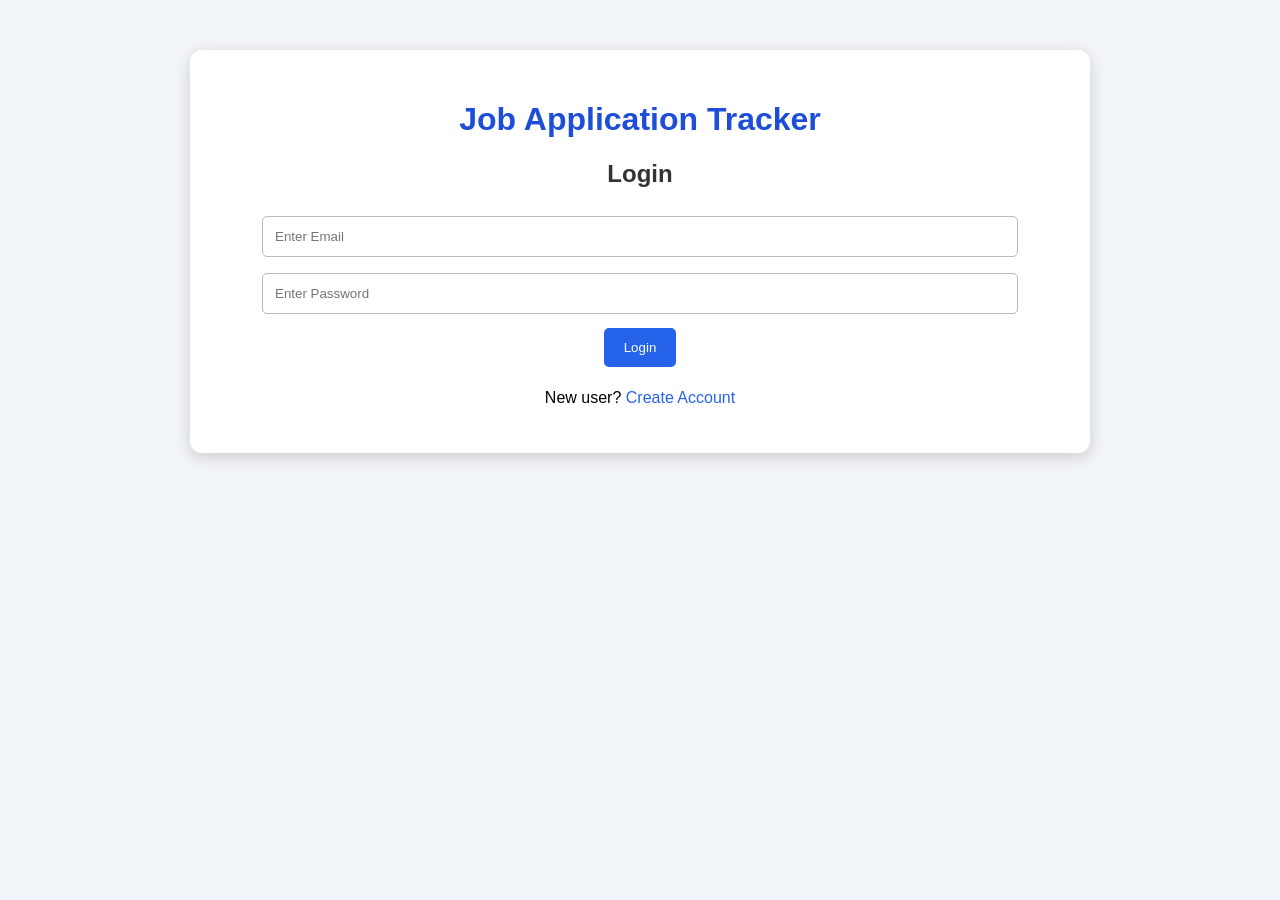
==== index.html @ dec651f5 "Add files via upload" ====
<!DOCTYPE html>
<html>
<head>
    <title>Job Application Tracker</title>
    <link rel="stylesheet" href="style.css">
</head>

<body>

<div class="container">
    <h1>Job Application Tracker</h1>

    <h2>Login</h2>

    <input type="email" id="email" placeholder="Enter Email">
    <input type="password" id="password" placeholder="Enter Password">

    <button onclick="login()">Login</button>

    <p>New user?
        <a href="signup.html">Create Account</a>
    </p>

    <p id="message"></p>
</div>

<script src="script.js"></script>

</body>
</html>
---- style.css ----
* {
    box-sizing: border-box;
}

body {
    margin: 0;
    font-family: Arial, sans-serif;
    background: #f2f5f9;
}

.container {
    width: 90%;
    max-width: 900px;
    margin: 50px auto;
    padding: 30px;
    background: white;
    border-radius: 12px;
    box-shadow: 0 4px 15px #ccc;
    text-align: center;
}

h1 {
    color: #1d4ed8;
}

h2 {
    color: #333;
}

input,
select {
    width: 90%;
    padding: 12px;
    margin: 8px;
    border: 1px solid #bbb;
    border-radius: 5px;
}

button {
    padding: 12px 20px;
    margin: 6px;
    border: none;
    border-radius: 5px;
    background: #2563eb;
    color: white;
    cursor: pointer;
}

button:hover {
    background: #1d4ed8;
}

#form {
    margin: 25px auto;
    padding: 20px;
    background: #f5f7fa;
    border-radius: 10px;
}

/* Flexbox */
.container > button {
    display: inline-flex;
    justify-content: center;
    align-items: center;
}

/* Grid */
#jobs,
#adminData {
    display: grid;
    grid-template-columns: repeat(2, 1fr);
    gap: 15px;
    margin-top: 20px;
}

#jobs p,
#adminData p {
    background: #eef4ff;
    padding: 15px;
    border-radius: 8px;
    margin: 0;
}

a {
    color: #2563eb;
    text-decoration: none;
}

a:hover {
    text-decoration: underline;
}

/* Mobile */
@media (max-width: 600px) {

    .container {
        width: 95%;
        padding: 20px;
    }

    #jobs,
    #adminData {
        grid-template-columns: 1fr;
    }

    button {
        width: 90%;
    }
}
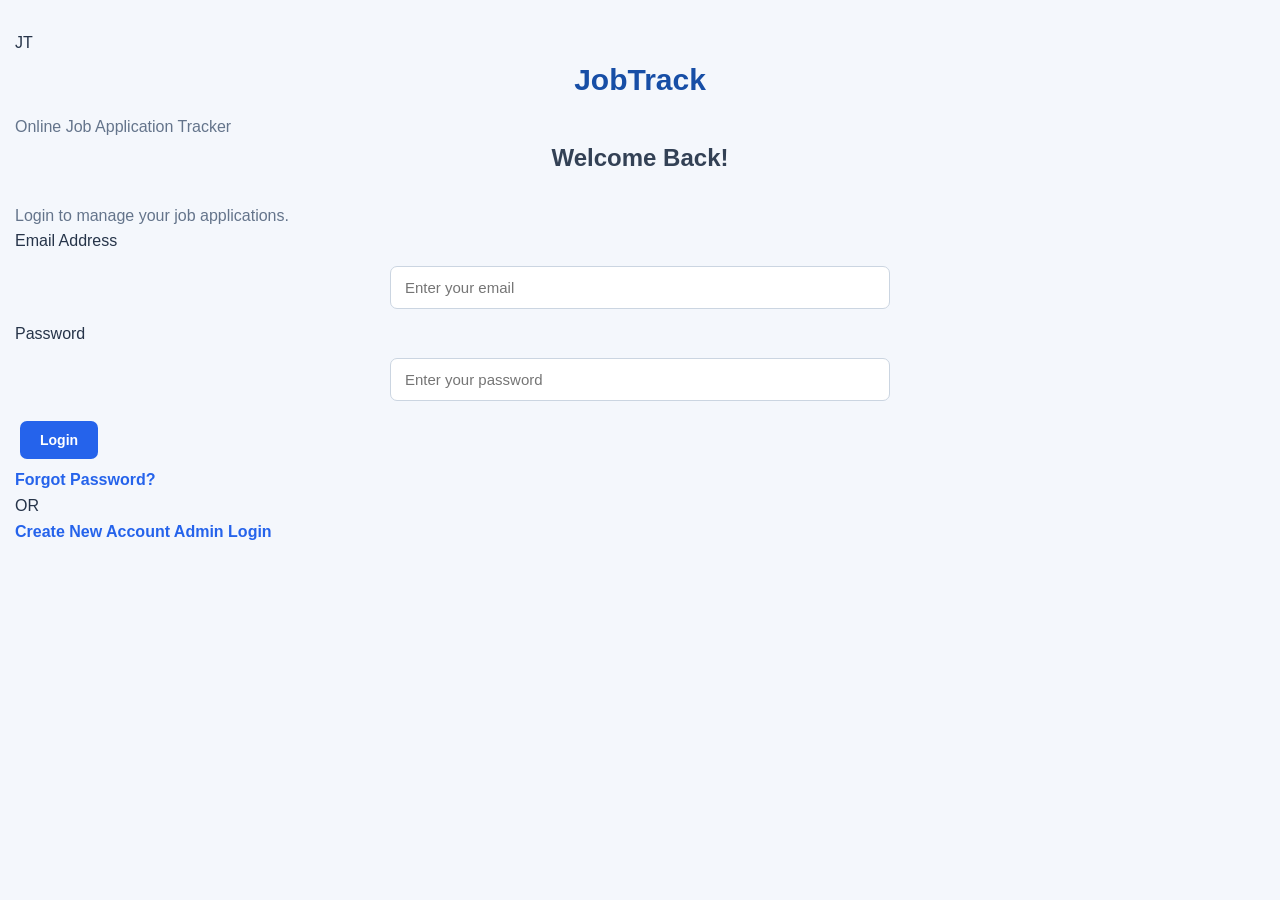
==== commit 60d88446: "Update index.html" ====
--- a/index.html
+++ b/index.html
@@ -1,30 +1,47 @@
+
 <!DOCTYPE html>
-<html>
+<html lang="en">
 <head>
-    <title>Job Application Tracker</title>
+    <meta charset="UTF-8">
+    <meta name="viewport" content="width=device-width, initial-scale=1.0">
+    <title>JobTrack - Login</title>
     <link rel="stylesheet" href="style.css">
 </head>
+<body class="auth-page">
 
-<body>
+    <div class="auth-card">
+        <div class="brand-icon">JT</div>
+        <h1>JobTrack</h1>
+        <p class="subtitle">Online Job Application Tracker</p>
 
-<div class="container">
-    <h1>Job Application Tracker</h1>
+        <h2>Welcome Back!</h2>
+        <p class="muted">Login to manage your job applications.</p>
 
-    <h2>Login</h2>
+        <form onsubmit="login(event)">
+            <label>Email Address</label>
+            <input type="email" id="loginEmail"
+                   placeholder="Enter your email" required>
 
-    <input type="email" id="email" placeholder="Enter Email">
-    <input type="password" id="password" placeholder="Enter Password">
+            <label>Password</label>
+            <input type="password" id="loginPassword"
+                   placeholder="Enter your password" required>
 
-    <button onclick="login()">Login</button>
+            <button type="submit" class="primary-btn full-btn">
+                Login
+            </button>
+        </form>
 
-    <p>New user?
-        <a href="signup.html">Create Account</a>
-    </p>
+        <a class="forgot-link" href="forgot.html">Forgot Password?</a>
 
-    <p id="message"></p>
-</div>
+        <div class="auth-divider">OR</div>
 
-<script src="script.js"></script>
+        <a href="signup.html" class="secondary-btn full-btn">
+            Create New Account
+        </a>
 
+        <a href="admin.html" class="admin-link">Admin Login</a>
+    </div>
+
+    <script src="script.js"></script>
 </body>
-</html>+</html>
--- a/style.css
+++ b/style.css
@@ -1,109 +1,181 @@
+
 * {
+    margin: 0;
+    padding: 0;
     box-sizing: border-box;
 }
 
 body {
-    margin: 0;
     font-family: Arial, sans-serif;
-    background: #f2f5f9;
+    background: #f4f7fc;
+    color: #263449;
+    line-height: 1.6;
+    padding: 30px 15px;
 }
 
 .container {
-    width: 90%;
-    max-width: 900px;
-    margin: 50px auto;
+    width: 100%;
+    max-width: 1000px;
+    margin: 20px auto;
     padding: 30px;
-    background: white;
-    border-radius: 12px;
-    box-shadow: 0 4px 15px #ccc;
+    background: #ffffff;
+    border-radius: 14px;
+    box-shadow: 0 5px 25px rgba(0, 0, 0, 0.08);
+}
+
+h1 {
+    text-align: center;
+    color: #174ea6;
+    font-size: 30px;
+    margin-bottom: 10px;
+}
+
+h2 {
+    text-align: center;
+    color: #334155;
+    margin-bottom: 25px;
+}
+
+h3 {
+    color: #174ea6;
+    margin: 18px 0 12px;
+}
+
+p {
+    color: #64748b;
+}
+
+hr {
+    border: 0;
+    border-top: 1px solid #e2e8f0;
+    margin: 25px 0;
+}
+
+/* Forms and input fields */
+input, select {
+    display: block;
+    width: 100%;
+    max-width: 500px;
+    padding: 12px 14px;
+    margin: 12px auto;
+    border: 1px solid #cbd5e1;
+    border-radius: 7px;
+    background: #ffffff;
+    font-size: 15px;
+    outline: none;
+}
+
+input:focus, select:focus {
+    border-color: #2563eb;
+    box-shadow: 0 0 0 3px rgba(37, 99, 235, 0.12);
+}
+
+/* Buttons */
+button {
+    background: #2563eb;
+    color: white;
+    border: none;
+    border-radius: 7px;
+    padding: 11px 20px;
+    margin: 8px 5px;
+    font-size: 14px;
+    font-weight: bold;
+    cursor: pointer;
+    transition: 0.2s;
+}
+
+button:hover {
+    background: #1746a2;
+    transform: translateY(-1px);
+}
+
+/* Dashboard statistics */
+.stats {
+    display: grid;
+    grid-template-columns: repeat(5, 1fr);
+    gap: 15px;
+    margin: 20px 0;
+}
+
+.stat-card {
+    background: #eff6ff;
+    border: 1px solid #dbeafe;
+    padding: 20px 10px;
+    border-radius: 10px;
     text-align: center;
 }
 
-h1 {
-    color: #1d4ed8;
+.stat-card h3 {
+    color: #2563eb;
+    font-size: 27px;
+    margin: 0 0 5px;
 }
 
-h2 {
-    color: #333;
+.stat-card p {
+    font-size: 13px;
+    font-weight: bold;
 }
 
-input,
-select {
-    width: 90%;
-    padding: 12px;
-    margin: 8px;
-    border: 1px solid #bbb;
-    border-radius: 5px;
+/* Job application cards */
+.job-card {
+    background: #ffffff;
+    border: 1px solid #e2e8f0;
+    border-left: 4px solid #2563eb;
+    padding: 20px;
+    border-radius: 9px;
+    margin: 15px 0;
+    text-align: left;
+    box-shadow: 0 2px 8px rgba(0, 0, 0, 0.04);
 }
 
-button {
-    padding: 12px 20px;
-    margin: 6px;
-    border: none;
-    border-radius: 5px;
-    background: #2563eb;
-    color: white;
-    cursor: pointer;
+.job-card h3 {
+    margin-top: 0;
+    color: #174ea6;
 }
 
-button:hover {
-    background: #1d4ed8;
+.job-card button {
+    width: auto;
 }
 
-#form {
-    margin: 25px auto;
-    padding: 20px;
-    background: #f5f7fa;
-    border-radius: 10px;
+/* Search and filter */
+#search, #filterStatus {
+    display: inline-block;
+    width: 48%;
+    max-width: none;
+    margin: 10px 1% 15px 0;
 }
 
-/* Flexbox */
-.container > button {
-    display: inline-flex;
-    justify-content: center;
-    align-items: center;
-}
-
-/* Grid */
-#jobs,
-#adminData {
-    display: grid;
-    grid-template-columns: repeat(2, 1fr);
-    gap: 15px;
-    margin-top: 20px;
-}
-
-#jobs p,
-#adminData p {
-    background: #eef4ff;
-    padding: 15px;
-    border-radius: 8px;
-    margin: 0;
-}
-
+/* Links */
 a {
     color: #2563eb;
     text-decoration: none;
+    font-weight: bold;
 }
 
 a:hover {
     text-decoration: underline;
 }
 
-/* Mobile */
-@media (max-width: 600px) {
-
+/* Responsive layout */
+@media (max-width: 750px) {
     .container {
-        width: 95%;
-        padding: 20px;
+        padding: 20px 15px;
     }
 
-    #jobs,
-    #adminData {
-        grid-template-columns: 1fr;
+    h1 {
+        font-size: 24px;
+    }
+
+    .stats {
+        grid-template-columns: repeat(2, 1fr);
+    }
+
+    #search, #filterStatus {
+        display: block;
+        width: 100%;
     }
 
     button {
-        width: 90%;
+        max-width: 100%;
     }
-}+}
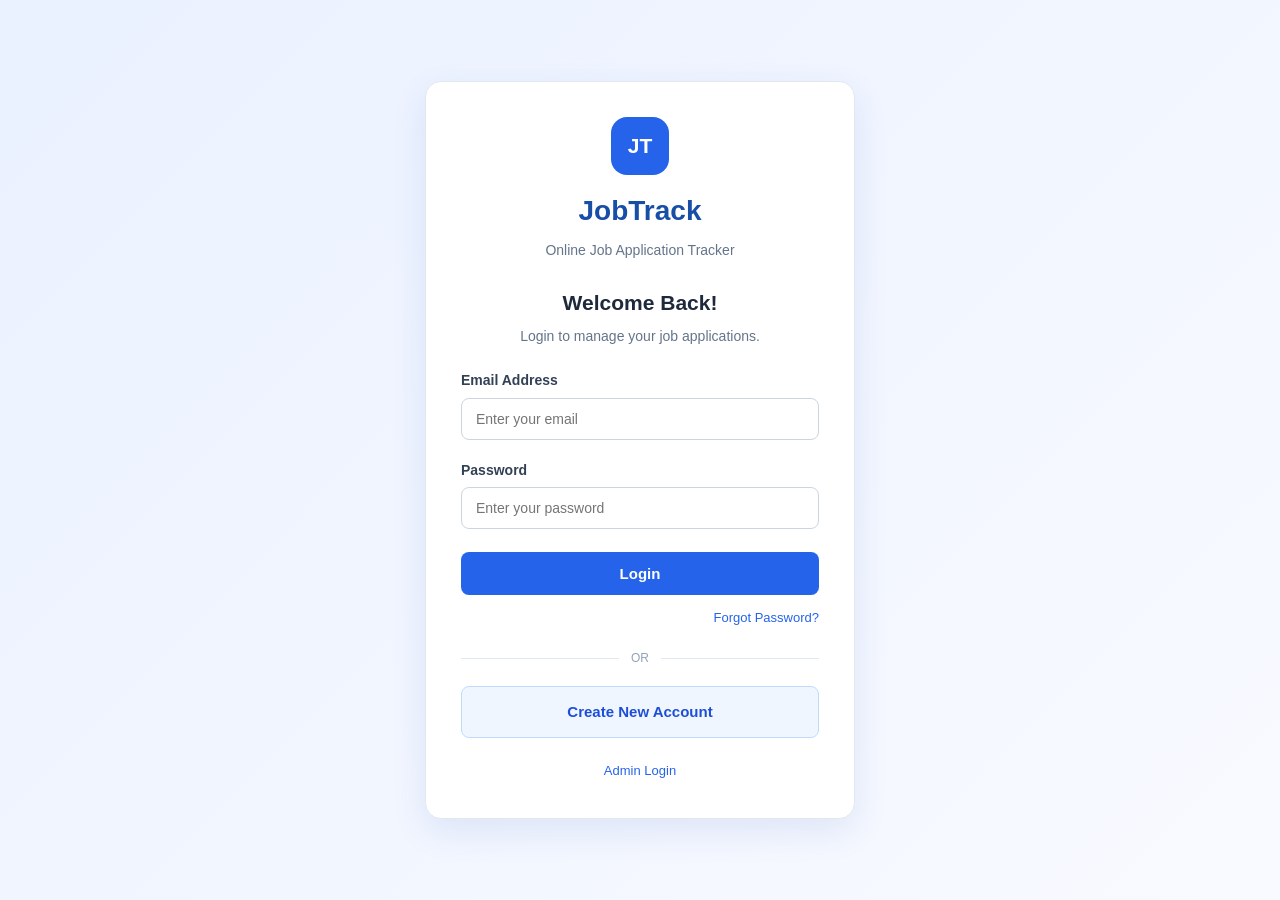
==== commit ad6e6158: "Add files via upload" ====
--- a/index.html
+++ b/index.html
@@ -4,12 +4,12 @@
 <head>
     <meta charset="UTF-8">
     <meta name="viewport" content="width=device-width, initial-scale=1.0">
-    <title>JobTrack - Login</title>
+    <title>JobTrack | Login</title>
     <link rel="stylesheet" href="style.css">
 </head>
 <body class="auth-page">
 
-    <div class="auth-card">
+    <main class="auth-card">
         <div class="brand-icon">JT</div>
         <h1>JobTrack</h1>
         <p class="subtitle">Online Job Application Tracker</p>
@@ -18,11 +18,11 @@
         <p class="muted">Login to manage your job applications.</p>
 
         <form onsubmit="login(event)">
-            <label>Email Address</label>
+            <label for="loginEmail">Email Address</label>
             <input type="email" id="loginEmail"
                    placeholder="Enter your email" required>
 
-            <label>Password</label>
+            <label for="loginPassword">Password</label>
             <input type="password" id="loginPassword"
                    placeholder="Enter your password" required>
 
@@ -31,16 +31,16 @@
             </button>
         </form>
 
-        <a class="forgot-link" href="forgot.html">Forgot Password?</a>
+        <a href="forgot.html" class="forgot-link">Forgot Password?</a>
 
-        <div class="auth-divider">OR</div>
+        <div class="divider"><span>OR</span></div>
 
         <a href="signup.html" class="secondary-btn full-btn">
             Create New Account
         </a>
 
         <a href="admin.html" class="admin-link">Admin Login</a>
-    </div>
+    </main>
 
     <script src="script.js"></script>
 </body>
--- a/style.css
+++ b/style.css
@@ -1,181 +1,509 @@
 
+/* ===== GLOBAL RESET ===== */
 * {
     margin: 0;
     padding: 0;
     box-sizing: border-box;
 }
 
+:root {
+    --primary: #2563eb;
+    --primary-dark: #1d4ed8;
+    --background: #f3f6fc;
+    --white: #ffffff;
+    --text: #1e293b;
+    --muted: #64748b;
+    --border: #e2e8f0;
+    --danger: #dc2626;
+}
+
 body {
-    font-family: Arial, sans-serif;
-    background: #f4f7fc;
-    color: #263449;
+    font-family: Arial, Helvetica, sans-serif;
+    background: var(--background);
+    color: var(--text);
     line-height: 1.6;
-    padding: 30px 15px;
-}
-
-.container {
+    min-height: 100vh;
+}
+
+a {
+    color: var(--primary);
+    text-decoration: none;
+}
+
+a:hover {
+    text-decoration: underline;
+}
+
+button {
+    font-family: inherit;
+    cursor: pointer;
+    transition: 0.2s ease;
+}
+
+/* ===== AUTHENTICATION PAGES ===== */
+.auth-page {
+    display: flex;
+    justify-content: center;
+    align-items: center;
+    padding: 30px 16px;
+    background: linear-gradient(135deg, #eaf1ff, #f8faff);
+}
+
+.auth-card {
     width: 100%;
-    max-width: 1000px;
-    margin: 20px auto;
-    padding: 30px;
-    background: #ffffff;
-    border-radius: 14px;
-    box-shadow: 0 5px 25px rgba(0, 0, 0, 0.08);
-}
-
-h1 {
+    max-width: 430px;
+    padding: 35px;
+    background: var(--white);
+    border: 1px solid var(--border);
+    border-radius: 16px;
+    box-shadow: 0 12px 35px rgba(30, 64, 175, 0.10);
     text-align: center;
+}
+
+.brand-icon {
+    width: 58px;
+    height: 58px;
+    margin: 0 auto 14px;
+    display: flex;
+    justify-content: center;
+    align-items: center;
+    background: var(--primary);
+    color: white;
+    font-size: 21px;
+    font-weight: bold;
+    border-radius: 16px;
+}
+
+.auth-card h1 {
     color: #174ea6;
-    font-size: 30px;
-    margin-bottom: 10px;
-}
-
-h2 {
-    text-align: center;
+    font-size: 28px;
+    margin-bottom: 5px;
+}
+
+.auth-card h2 {
+    font-size: 21px;
+    margin: 25px 0 5px;
+}
+
+.subtitle, .muted {
+    color: var(--muted);
+    font-size: 14px;
+    margin-bottom: 22px;
+}
+
+.auth-card form {
+    text-align: left;
+}
+
+/* ===== FORM ELEMENTS ===== */
+label {
+    display: block;
+    font-size: 14px;
+    font-weight: 600;
     color: #334155;
-    margin-bottom: 25px;
-}
-
-h3 {
-    color: #174ea6;
-    margin: 18px 0 12px;
-}
-
-p {
-    color: #64748b;
-}
-
-hr {
-    border: 0;
-    border-top: 1px solid #e2e8f0;
-    margin: 25px 0;
-}
-
-/* Forms and input fields */
-input, select {
+    margin: 14px 0 6px;
+}
+
+input, select, textarea {
+    width: 100%;
+    min-width: 0;
+    padding: 12px 14px;
+    border: 1px solid #cbd5e1;
+    border-radius: 8px;
+    background: white;
+    color: var(--text);
+    font-size: 14px;
+    outline: none;
+    font-family: inherit;
+}
+
+input:focus, select:focus, textarea:focus {
+    border-color: var(--primary);
+    box-shadow: 0 0 0 3px rgba(37, 99, 235, 0.12);
+}
+
+.auth-card input {
+    margin-bottom: 5px;
+}
+
+/* ===== BUTTONS ===== */
+.primary-btn, .secondary-btn {
     display: block;
     width: 100%;
-    max-width: 500px;
-    padding: 12px 14px;
-    margin: 12px auto;
-    border: 1px solid #cbd5e1;
-    border-radius: 7px;
-    background: #ffffff;
+    padding: 13px 18px;
+    border-radius: 8px;
+    text-align: center;
     font-size: 15px;
-    outline: none;
-}
-
-input:focus, select:focus {
-    border-color: #2563eb;
-    box-shadow: 0 0 0 3px rgba(37, 99, 235, 0.12);
-}
-
-/* Buttons */
-button {
-    background: #2563eb;
+    font-weight: 600;
+    margin-top: 18px;
+}
+
+.primary-btn {
+    background: var(--primary);
     color: white;
     border: none;
+}
+
+.primary-btn:hover {
+    background: var(--primary-dark);
+}
+
+.secondary-btn {
+    background: #eff6ff;
+    border: 1px solid #bfdbfe;
+    color: var(--primary-dark);
+}
+
+.secondary-btn:hover {
+    background: #dbeafe;
+    text-decoration: none;
+}
+
+.full-btn {
+    width: 100%;
+}
+
+.forgot-link {
+    display: block;
+    text-align: right;
+    margin-top: 13px;
+    font-size: 13px;
+}
+
+.divider {
+    display: flex;
+    align-items: center;
+    gap: 12px;
+    margin: 20px 0 5px;
+    color: #94a3b8;
+    font-size: 12px;
+}
+
+.divider::before, .divider::after {
+    content: "";
+    flex: 1;
+    height: 1px;
+    background: var(--border);
+}
+
+.admin-link {
+    display: inline-block;
+    margin-top: 23px;
+    font-size: 13px;
+}
+
+.bottom-text {
+    margin-top: 22px;
+    font-size: 14px;
+}
+
+.admin-login {
+    margin: 40px auto;
+}
+
+/* ===== DASHBOARD HEADER ===== */
+.dashboard-page {
+    background: var(--background);
+}
+
+.topbar {
+    min-height: 72px;
+    padding: 12px 6%;
+    background: white;
+    border-bottom: 1px solid var(--border);
+    display: flex;
+    justify-content: space-between;
+    align-items: center;
+    gap: 15px;
+}
+
+.topbar-brand {
+    color: #174ea6;
+    font-size: 23px;
+    font-weight: bold;
+}
+
+.topbar-brand:hover {
+    text-decoration: none;
+}
+
+.topbar-actions {
+    display: flex;
+    align-items: center;
+    gap: 16px;
+    color: var(--muted);
+    font-size: 14px;
+}
+
+.logout-btn {
+    background: #fee2e2;
+    color: #b91c1c;
+    border: none;
     border-radius: 7px;
-    padding: 11px 20px;
-    margin: 8px 5px;
-    font-size: 14px;
+    padding: 10px 17px;
     font-weight: bold;
-    cursor: pointer;
-    transition: 0.2s;
-}
-
-button:hover {
-    background: #1746a2;
-    transform: translateY(-1px);
-}
-
-/* Dashboard statistics */
+}
+
+.logout-btn:hover {
+    background: #fecaca;
+}
+
+/* ===== DASHBOARD CONTENT ===== */
+.dashboard-container {
+    max-width: 1150px;
+    width: 92%;
+    margin: 35px auto;
+}
+
+.page-heading {
+    margin-bottom: 25px;
+}
+
+.page-heading h1 {
+    color: #174ea6;
+    font-size: 29px;
+}
+
+.page-heading p {
+    color: var(--muted);
+    margin-top: 5px;
+}
+
+.section-title {
+    font-size: 20px;
+    margin-bottom: 15px;
+}
+
+/* ===== STATISTICS ===== */
 .stats {
     display: grid;
-    grid-template-columns: repeat(5, 1fr);
+    grid-template-columns: repeat(5, minmax(0, 1fr));
     gap: 15px;
-    margin: 20px 0;
+    margin-bottom: 25px;
 }
 
 .stat-card {
+    background: white;
+    padding: 20px 15px;
+    border: 1px solid var(--border);
+    border-radius: 11px;
+    box-shadow: 0 3px 12px rgba(15, 23, 42, 0.03);
+}
+
+.stat-card span {
+    color: var(--muted);
+    font-size: 13px;
+    font-weight: 600;
+}
+
+.stat-card h2 {
+    color: var(--primary);
+    font-size: 30px;
+    margin-top: 7px;
+}
+
+/* ===== PANELS AND FORMS ===== */
+.panel {
+    background: white;
+    padding: 25px;
+    border: 1px solid var(--border);
+    border-radius: 12px;
+    margin: 22px 0;
+    box-shadow: 0 3px 12px rgba(15, 23, 42, 0.03);
+}
+
+.panel h2 {
+    color: #174ea6;
+    font-size: 20px;
+    margin-bottom: 8px;
+}
+
+.panel-heading p {
+    color: var(--muted);
+    font-size: 14px;
+    margin-bottom: 15px;
+}
+
+.form-grid {
+    display: grid;
+    grid-template-columns: repeat(2, minmax(0, 1fr));
+    gap: 16px;
+    margin-bottom: 15px;
+}
+
+.form-grid input, .form-grid select {
+    margin-top: 6px;
+}
+
+.panel button {
+    border: none;
+    background: var(--primary);
+    color: white;
+    border-radius: 7px;
+    padding: 11px 17px;
+    font-weight: 600;
+}
+
+.panel button:hover {
+    background: var(--primary-dark);
+}
+
+/* ===== SEARCH AND FILTER ===== */
+.toolbar {
+    display: grid;
+    grid-template-columns: 2fr 1fr;
+    gap: 12px;
+    margin: 18px 0;
+}
+
+#adminSearch {
+    margin: 15px 0;
+}
+
+/* ===== APPLICATION CARDS ===== */
+.job-card {
+    border: 1px solid var(--border);
+    border-left: 4px solid var(--primary);
+    background: #fbfdff;
+    border-radius: 9px;
+    padding: 20px;
+    margin: 14px 0;
+}
+
+.job-card h3 {
+    color: #174ea6;
+    font-size: 18px;
+    margin-bottom: 8px;
+}
+
+.job-card p {
+    color: #475569;
+    font-size: 14px;
+    margin: 5px 0;
+}
+
+.job-card button {
+    margin: 12px 8px 0 0;
+}
+
+.job-card .delete-btn {
+    background: var(--danger);
+}
+
+.job-card .delete-btn:hover {
+    background: #b91c1c;
+}
+
+.status-badge {
+    display: inline-block;
+    padding: 4px 10px;
+    border-radius: 20px;
+    font-size: 12px;
+    font-weight: bold;
+    background: #dbeafe;
+    color: #1d4ed8;
+}
+
+/* ===== ADMIN TABLES ===== */
+.table-wrap {
+    width: 100%;
+    overflow-x: auto;
+}
+
+table {
+    width: 100%;
+    border-collapse: collapse;
+    margin-top: 15px;
+    font-size: 14px;
+}
+
+th, td {
+    padding: 13px;
+    text-align: left;
+    border-bottom: 1px solid var(--border);
+}
+
+th {
     background: #eff6ff;
-    border: 1px solid #dbeafe;
-    padding: 20px 10px;
-    border-radius: 10px;
+    color: #174ea6;
+}
+
+tr:hover td {
+    background: #f8fafc;
+}
+
+table button {
+    padding: 8px 12px;
+    background: var(--danger);
+    color: white;
+    border: none;
+    border-radius: 6px;
+}
+
+/* ===== EMPTY STATE AND FOOTER ===== */
+.empty-message {
     text-align: center;
-}
-
-.stat-card h3 {
-    color: #2563eb;
-    font-size: 27px;
-    margin: 0 0 5px;
-}
-
-.stat-card p {
+    padding: 30px 15px;
+    color: var(--muted);
+    background: #f8fafc;
+    border-radius: 8px;
+    margin-top: 15px;
+}
+
+.footer {
+    text-align: center;
+    color: #94a3b8;
     font-size: 13px;
-    font-weight: bold;
-}
-
-/* Job application cards */
-.job-card {
-    background: #ffffff;
-    border: 1px solid #e2e8f0;
-    border-left: 4px solid #2563eb;
-    padding: 20px;
-    border-radius: 9px;
-    margin: 15px 0;
-    text-align: left;
-    box-shadow: 0 2px 8px rgba(0, 0, 0, 0.04);
-}
-
-.job-card h3 {
-    margin-top: 0;
-    color: #174ea6;
-}
-
-.job-card button {
-    width: auto;
-}
-
-/* Search and filter */
-#search, #filterStatus {
-    display: inline-block;
-    width: 48%;
-    max-width: none;
-    margin: 10px 1% 15px 0;
-}
-
-/* Links */
-a {
-    color: #2563eb;
-    text-decoration: none;
-    font-weight: bold;
-}
-
-a:hover {
-    text-decoration: underline;
-}
-
-/* Responsive layout */
-@media (max-width: 750px) {
-    .container {
-        padding: 20px 15px;
-    }
-
-    h1 {
+    padding: 25px 10px;
+}
+
+/* ===== RESPONSIVE DESIGN ===== */
+@media (max-width: 850px) {
+    .stats {
+        grid-template-columns: repeat(3, minmax(0, 1fr));
+    }
+
+    .form-grid {
+        grid-template-columns: 1fr 1fr;
+    }
+}
+
+@media (max-width: 600px) {
+    .auth-card {
+        padding: 25px 20px;
+    }
+
+    .topbar {
+        padding: 12px 4%;
+        flex-wrap: wrap;
+    }
+
+    .topbar-actions {
+        gap: 8px;
+    }
+
+    .dashboard-container {
+        width: 94%;
+        margin: 22px auto;
+    }
+
+    .stats {
+        grid-template-columns: repeat(2, minmax(0, 1fr));
+    }
+
+    .form-grid {
+        grid-template-columns: 1fr;
+    }
+
+    .toolbar {
+        grid-template-columns: 1fr;
+    }
+
+    .panel {
+        padding: 18px 14px;
+    }
+
+    .page-heading h1 {
         font-size: 24px;
     }
-
-    .stats {
-        grid-template-columns: repeat(2, 1fr);
-    }
-
-    #search, #filterStatus {
-        display: block;
-        width: 100%;
-    }
-
-    button {
-        max-width: 100%;
-    }
-}
+}
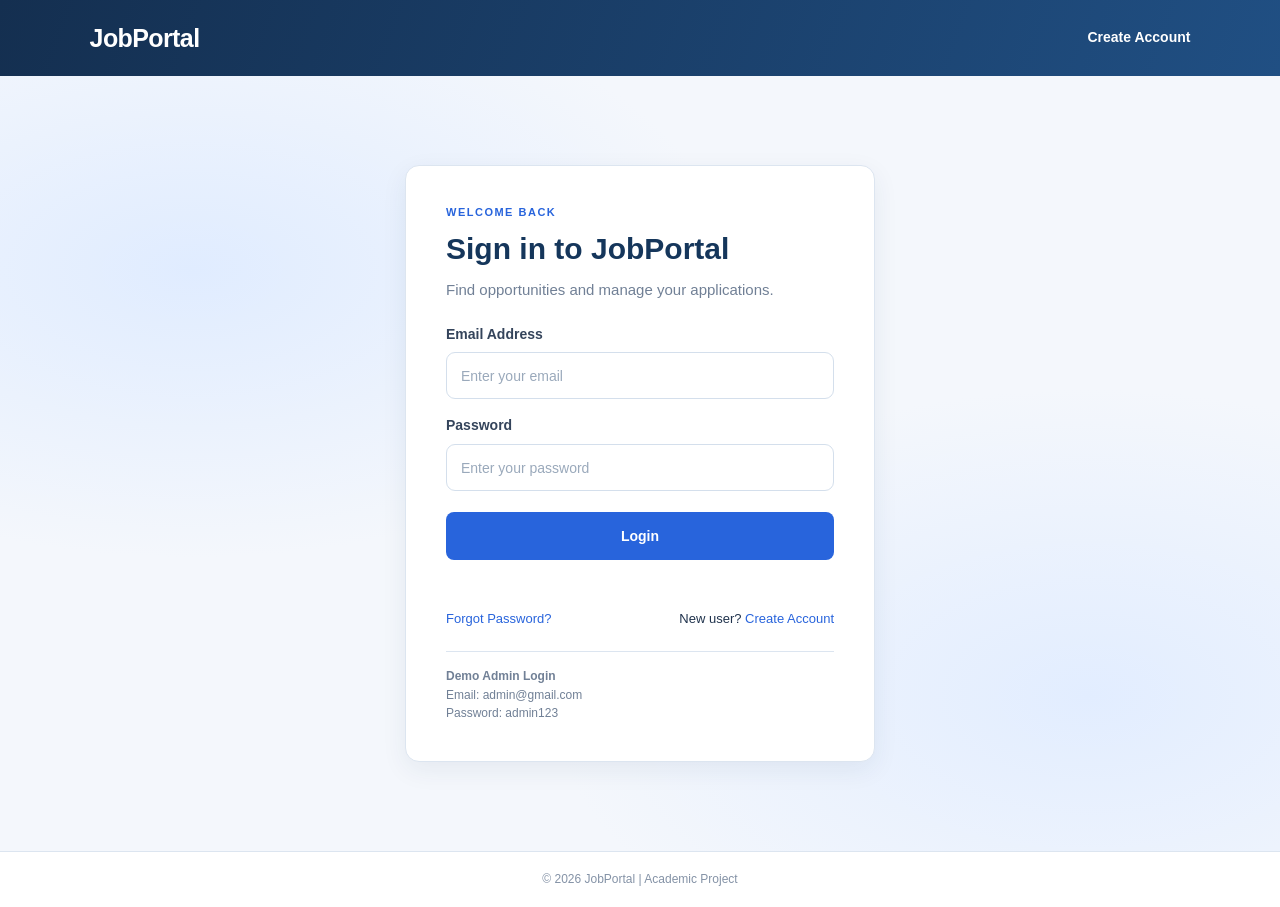
==== commit ecb48e27: "Add files via upload" ====
--- a/index.html
+++ b/index.html
@@ -2,46 +2,69 @@
 <!DOCTYPE html>
 <html lang="en">
 <head>
-    <meta charset="UTF-8">
-    <meta name="viewport" content="width=device-width, initial-scale=1.0">
-    <title>JobTrack | Login</title>
-    <link rel="stylesheet" href="style.css">
+  <meta charset="UTF-8">
+  <meta name="viewport" content="width=device-width, initial-scale=1.0">
+  <title>JobPortal | Login</title>
+  <link rel="stylesheet" href="style.css">
+  <script src="script.js" defer></script>
 </head>
-<body class="auth-page">
+<body data-page="login">
 
-    <main class="auth-card">
-        <div class="brand-icon">JT</div>
-        <h1>JobTrack</h1>
-        <p class="subtitle">Online Job Application Tracker</p>
+  <header class="site-header">
+    <a class="brand" href="index.html">JobPortal</a>
+    <nav>
+      <a href="signup.html">Create Account</a>
+    </nav>
+  </header>
 
-        <h2>Welcome Back!</h2>
-        <p class="muted">Login to manage your job applications.</p>
+  <main class="auth-layout">
+    <form id="loginForm" class="panel auth-card">
 
-        <form onsubmit="login(event)">
-            <label for="loginEmail">Email Address</label>
-            <input type="email" id="loginEmail"
-                   placeholder="Enter your email" required>
+      <div class="eyebrow">WELCOME BACK</div>
+      <h1>Sign in to JobPortal</h1>
+      <p class="muted">Find opportunities and manage your applications.</p>
 
-            <label for="loginPassword">Password</label>
-            <input type="password" id="loginPassword"
-                   placeholder="Enter your password" required>
+      <label for="email">Email Address</label>
+      <input
+        id="email"
+        type="email"
+        autocomplete="username"
+        placeholder="Enter your email"
+        required
+      >
 
-            <button type="submit" class="primary-btn full-btn">
-                Login
-            </button>
-        </form>
+      <label for="password">Password</label>
+      <input
+        id="password"
+        type="password"
+        autocomplete="current-password"
+        placeholder="Enter your password"
+        required
+      >
 
-        <a href="forgot.html" class="forgot-link">Forgot Password?</a>
+      <button class="btn btn-primary btn-block" type="submit">
+        Login
+      </button>
 
-        <div class="divider"><span>OR</span></div>
+      <p id="message" class="form-message" aria-live="polite"></p>
 
-        <a href="signup.html" class="secondary-btn full-btn">
-            Create New Account
-        </a>
+      <div class="auth-links">
+        <a href="forgot.html">Forgot Password?</a>
+        <span>New user? <a href="signup.html">Create Account</a></span>
+      </div>
 
-        <a href="admin.html" class="admin-link">Admin Login</a>
-    </main>
+      <div class="demo-note">
+        <strong>Demo Admin Login</strong><br>
+        Email: admin@gmail.com<br>
+        Password: admin123
+      </div>
 
-    <script src="script.js"></script>
+    </form>
+  </main>
+
+  <footer class="site-footer">
+    © 2026 JobPortal | Academic Project
+  </footer>
+
 </body>
 </html>
--- a/style.css
+++ b/style.css
@@ -1,509 +1,723 @@
 
-/* ===== GLOBAL RESET ===== */
+/* ==========================================
+   JOB PORTAL - COMPLETE ALIGNMENT FIX
+   Login | Signup | User | Recruiter | Admin
+========================================== */
+
+:root {
+  --navy: #15365b;
+  --blue: #2864dc;
+  --blue-hover: #1e4fb5;
+  --ink: #20334d;
+  --muted: #718096;
+  --page: #f4f7fc;
+  --line: #dce5f0;
+  --white: #ffffff;
+  --shadow: 0 8px 26px rgba(26, 51, 84, .07);
+}
+
 * {
-    margin: 0;
-    padding: 0;
-    box-sizing: border-box;
-}
-
-:root {
-    --primary: #2563eb;
-    --primary-dark: #1d4ed8;
-    --background: #f3f6fc;
-    --white: #ffffff;
-    --text: #1e293b;
-    --muted: #64748b;
-    --border: #e2e8f0;
-    --danger: #dc2626;
+  box-sizing: border-box;
+}
+
+html {
+  min-height: 100%;
 }
 
 body {
-    font-family: Arial, Helvetica, sans-serif;
-    background: var(--background);
-    color: var(--text);
-    line-height: 1.6;
-    min-height: 100vh;
+  margin: 0;
+  min-height: 100vh;
+  display: flex;
+  flex-direction: column;
+  background: var(--page);
+  color: var(--ink);
+  font-family: "Segoe UI", Arial, sans-serif;
+  font-size: 15px;
+  line-height: 1.55;
 }
 
 a {
-    color: var(--primary);
-    text-decoration: none;
+  color: var(--blue);
+  text-decoration: none;
 }
 
 a:hover {
-    text-decoration: underline;
-}
-
-button {
-    font-family: inherit;
-    cursor: pointer;
-    transition: 0.2s ease;
-}
-
-/* ===== AUTHENTICATION PAGES ===== */
-.auth-page {
-    display: flex;
-    justify-content: center;
-    align-items: center;
-    padding: 30px 16px;
-    background: linear-gradient(135deg, #eaf1ff, #f8faff);
-}
-
-.auth-card {
+  text-decoration: underline;
+}
+
+/* HEADER */
+
+.site-header,
+.navbar {
+  min-height: 76px;
+  width: 100%;
+  padding: 0 7%;
+  display: flex;
+  align-items: center;
+  justify-content: space-between;
+  gap: 20px;
+  background: linear-gradient(110deg, #142f50, #204f83);
+  color: white;
+  box-shadow: 0 4px 15px rgba(20, 47, 80, .12);
+}
+
+.brand,
+.navbar h2 {
+  color: white;
+  font-size: 25px;
+  font-weight: 800;
+  letter-spacing: -.6px;
+  text-decoration: none;
+}
+
+.site-header nav,
+.navbar nav {
+  display: flex;
+  align-items: center;
+  justify-content: flex-end;
+  gap: 26px;
+}
+
+.site-header nav a,
+.navbar nav a {
+  color: white;
+  font-size: 14px;
+  font-weight: 600;
+}
+
+.site-header nav a:hover,
+.navbar nav a:hover {
+  color: #c8ddff;
+}
+
+.site-header nav .active {
+  text-decoration: underline;
+  text-underline-offset: 7px;
+}
+
+.nav-button {
+  padding: 9px 17px;
+  color: white;
+  background: transparent;
+  border: 1px solid rgba(255,255,255,.65);
+  border-radius: 8px;
+  cursor: pointer;
+}
+
+/* PAGE BACKGROUND */
+
+.auth-layout,
+.auth-container {
+  flex: 1;
+  width: 100%;
+  min-height: calc(100vh - 125px);
+  display: flex;
+  align-items: center;
+  justify-content: center;
+  padding: 40px 20px;
+  background:
+    radial-gradient(ellipse at 15% 25%, #e0ecff 0, transparent 35%),
+    radial-gradient(ellipse at 85% 80%, #e2edff 0, transparent 35%),
+    #f4f7fc;
+}
+
+/* LOGIN AND SIGNUP CARDS */
+
+.auth-card,
+.auth-container .panel {
+  width: 100%;
+  max-width: 470px;
+  margin: 0 auto;
+  padding: 38px 40px;
+  background: white;
+  border: 1px solid #e6edf5;
+  border-radius: 18px;
+  box-shadow: 0 15px 45px rgba(28, 55, 90, .10);
+}
+
+.auth-card h1,
+.auth-container .panel h1 {
+  margin: 0 0 10px;
+  color: var(--navy);
+  font-size: 30px;
+  line-height: 1.25;
+}
+
+.eyebrow {
+  margin-bottom: 9px;
+  color: var(--blue);
+  font-size: 11px;
+  font-weight: 800;
+  letter-spacing: 1.5px;
+}
+
+.muted {
+  color: var(--muted);
+}
+
+.auth-card > .muted {
+  margin-bottom: 23px;
+}
+
+.auth-links {
+  display: flex;
+  justify-content: space-between;
+  flex-wrap: wrap;
+  gap: 12px;
+  margin-top: 19px;
+  font-size: 13px;
+}
+
+.auth-bottom {
+  margin-top: 19px;
+  font-size: 14px;
+}
+
+.demo-note {
+  margin-top: 22px;
+  padding-top: 15px;
+  border-top: 1px solid var(--line);
+  color: var(--muted);
+  font-size: 12px;
+}
+
+/* HEADINGS */
+
+h1 {
+  color: var(--navy);
+  font-size: 32px;
+  line-height: 1.25;
+}
+
+h2 {
+  margin: 0;
+  color: var(--navy);
+  font-size: 21px;
+  line-height: 1.35;
+}
+
+h3 {
+  color: var(--navy);
+}
+
+p {
+  margin-top: 0;
+}
+
+/* FORM LABELS */
+
+label {
+  display: block;
+  margin: 16px 0 7px;
+  color: #34445b;
+  font-size: 14px;
+  font-weight: 650;
+}
+
+/* FORM FIELDS */
+
+input:not([type="checkbox"]):not([type="radio"]),
+select,
+textarea {
+  display: block;
+  width: 100%;
+  min-width: 0;
+  min-height: 47px;
+  padding: 12px 14px;
+  border: 1px solid #d4dfec;
+  border-radius: 9px;
+  background: white;
+  color: var(--ink);
+  font-family: inherit;
+  font-size: 14px;
+  outline: none;
+  transition: border .2s, box-shadow .2s;
+}
+
+input::placeholder,
+textarea::placeholder {
+  color: #9aa9bb;
+}
+
+input:focus,
+select:focus,
+textarea:focus {
+  border-color: var(--blue);
+  box-shadow: 0 0 0 3px rgba(40, 100, 220, .12);
+}
+
+textarea {
+  min-height: 110px;
+  resize: vertical;
+}
+
+/* ALL BUTTONS - IMPORTANT ALIGNMENT FIX */
+
+button,
+.btn {
+  min-height: 44px;
+  padding: 10px 19px;
+  display: inline-flex;
+  align-items: center;
+  justify-content: center;
+  border: none;
+  border-radius: 8px;
+  font-family: inherit;
+  font-size: 14px;
+  font-weight: 700;
+  line-height: 1.3;
+  text-align: center;
+  cursor: pointer;
+  transition: background .2s, transform .2s;
+}
+
+.btn-primary,
+button[type="submit"],
+.auth-card button,
+.auth-container button {
+  color: white;
+  background: var(--blue);
+}
+
+.btn-primary:hover,
+button[type="submit"]:hover,
+.auth-card button:hover,
+.auth-container button:hover {
+  color: white;
+  background: var(--blue-hover);
+  transform: translateY(-1px);
+}
+
+.btn-light,
+.secondary {
+  color: #34445b;
+  background: #e9eff7;
+}
+
+.btn-danger,
+.danger {
+  color: white;
+  background: #d63d48;
+}
+
+.btn-block,
+.auth-card button[type="submit"],
+.auth-container button[type="submit"] {
+  width: 100%;
+  min-height: 48px;
+  margin-top: 21px;
+}
+
+button:disabled {
+  opacity: .6;
+  cursor: not-allowed;
+  transform: none;
+}
+
+/* MESSAGES */
+
+.form-message,
+.message {
+  min-height: 20px;
+  margin: 10px 0 0;
+  font-size: 13px;
+  font-weight: 600;
+}
+
+/* MAIN CONTENT WIDTH */
+
+.page-container,
+.container {
+  width: min(1160px, calc(100% - 48px));
+  margin: 38px auto 55px;
+  flex: 1;
+}
+
+/* PAGE TITLE */
+
+.page-heading {
+  display: flex;
+  align-items: center;
+  justify-content: space-between;
+  gap: 22px;
+  margin-bottom: 26px;
+}
+
+.page-heading p {
+  margin: 7px 0 0;
+}
+
+.page-heading .btn {
+  flex-shrink: 0;
+}
+
+/* DASHBOARD STATISTICS */
+
+.stats-grid,
+.stats {
+  display: grid;
+  grid-template-columns: repeat(3, minmax(0, 1fr));
+  gap: 20px;
+  margin-bottom: 25px;
+}
+
+.stats-four {
+  grid-template-columns: repeat(4, minmax(0, 1fr));
+}
+
+.stat-card {
+  min-width: 0;
+  min-height: 120px;
+  padding: 22px;
+  display: flex;
+  flex-direction: column;
+  justify-content: center;
+  background: white;
+  border: 1px solid var(--line);
+  border-radius: 13px;
+  box-shadow: var(--shadow);
+  border-left: 5px solid var(--blue);
+}
+
+.stat-label {
+  color: var(--muted);
+  font-size: 13px;
+  font-weight: 600;
+}
+
+.stat-card strong,
+.stat-card h3 {
+  margin: 7px 0 0;
+  color: var(--blue);
+  font-size: 30px;
+  line-height: 1.2;
+}
+
+/* WHITE CONTENT PANELS */
+
+.panel,
+.section-panel {
+  background: white;
+  border: 1px solid var(--line);
+  border-radius: 14px;
+  box-shadow: var(--shadow);
+}
+
+.section-panel {
+  width: 100%;
+  padding: 25px;
+  margin-bottom: 24px;
+}
+
+.section-title {
+  display: flex;
+  justify-content: space-between;
+  align-items: center;
+  gap: 15px;
+  margin-bottom: 19px;
+}
+
+.section-title p {
+  margin: 5px 0 0;
+  font-size: 13px;
+}
+
+/* RESUME UPLOAD - FIXED ALIGNMENT */
+
+.upload-row {
+  display: grid;
+  grid-template-columns: minmax(0, 1fr) 150px;
+  align-items: center;
+  gap: 14px;
+}
+
+.upload-row input[type="file"] {
+  width: 100%;
+  min-height: 46px;
+  padding: 8px;
+  border: 1px solid var(--line);
+  border-radius: 8px;
+  background: #fafcff;
+}
+
+.upload-row button {
+  width: 100%;
+  min-height: 46px;
+  margin: 0;
+}
+
+/* JOB SEARCH FILTERS */
+
+.filter-panel {
+  display: grid;
+  grid-template-columns: minmax(0, 2fr) minmax(220px, 1fr);
+  gap: 20px;
+  padding: 23px;
+  margin-bottom: 25px;
+  background: white;
+  border: 1px solid var(--line);
+  border-radius: 13px;
+  box-shadow: var(--shadow);
+}
+
+.filter-field {
+  min-width: 0;
+}
+
+.filter-field label {
+  margin-top: 0;
+}
+
+/* JOB CARDS */
+
+.job-grid {
+  display: grid;
+  grid-template-columns: repeat(2, minmax(0, 1fr));
+  gap: 20px;
+  align-items: stretch;
+}
+
+.job-card {
+  min-width: 0;
+  padding: 24px;
+  background: white;
+  border: 1px solid var(--line);
+  border-radius: 13px;
+  box-shadow: var(--shadow);
+}
+
+.job-card h3 {
+  margin: 0 0 10px;
+  font-size: 20px;
+}
+
+.job-card p {
+  margin: 7px 0;
+  font-size: 14px;
+  overflow-wrap: anywhere;
+}
+
+.job-card .job-meta {
+  color: var(--muted);
+  font-size: 13px;
+}
+
+.job-card .btn {
+  margin: 12px 6px 0 0;
+}
+
+/* RECRUITER FORM */
+
+.form-grid {
+  display: grid;
+  grid-template-columns: repeat(2, minmax(0, 1fr));
+  gap: 0 20px;
+}
+
+.form-field {
+  min-width: 0;
+}
+
+.form-field label {
+  margin-top: 11px;
+}
+
+.full-width {
+  grid-column: 1 / -1;
+}
+
+.form-actions {
+  display: flex;
+  flex-wrap: wrap;
+  gap: 12px;
+  margin-top: 17px;
+}
+
+/* TABLES */
+
+.table-wrap {
+  width: 100%;
+  overflow-x: auto;
+  border-radius: 9px;
+}
+
+table {
+  width: 100%;
+  min-width: 650px;
+  border-collapse: collapse;
+  background: white;
+  font-size: 13px;
+}
+
+th,
+td {
+  padding: 15px;
+  border-bottom: 1px solid #e7edf4;
+  text-align: left;
+  vertical-align: middle;
+}
+
+th {
+  background: #edf3fb;
+  color: #344b69;
+  font-size: 12px;
+  font-weight: 750;
+  text-transform: uppercase;
+  letter-spacing: .3px;
+  white-space: nowrap;
+}
+
+tbody tr:hover {
+  background: #f7faff;
+}
+
+/* STATUS LABELS */
+
+.status-pill,
+.status {
+  display: inline-block;
+  padding: 5px 12px;
+  border-radius: 20px;
+  background: #e8f1ff;
+  color: #24578e;
+  font-size: 12px;
+  font-weight: 700;
+  white-space: nowrap;
+}
+
+.inline-select {
+  min-width: 140px;
+  min-height: 37px;
+  padding: 6px 9px;
+  font-size: 12px;
+}
+
+/* EMPTY RESULTS */
+
+.empty-state,
+.empty {
+  grid-column: 1 / -1;
+  padding: 35px 20px;
+  text-align: center;
+  color: var(--muted);
+  background: white;
+  border: 1px dashed #cbd5e1;
+  border-radius: 12px;
+}
+
+/* FOOTER */
+
+.site-footer {
+  width: 100%;
+  margin-top: auto;
+  padding: 18px;
+  background: white;
+  border-top: 1px solid var(--line);
+  color: #8492a6;
+  text-align: center;
+  font-size: 12px;
+}
+
+/* TABLET */
+
+@media (max-width: 850px) {
+  .page-container,
+  .container {
+    width: calc(100% - 36px);
+    margin-top: 28px;
+  }
+
+  .stats-four {
+    grid-template-columns: repeat(2, minmax(0, 1fr));
+  }
+}
+
+/* MOBILE */
+
+@media (max-width: 600px) {
+  .site-header,
+  .navbar {
+    padding: 16px 19px;
+    flex-direction: column;
+    align-items: flex-start;
+    gap: 13px;
+  }
+
+  .site-header nav,
+  .navbar nav {
+    justify-content: flex-start;
+    flex-wrap: wrap;
+    gap: 17px;
+  }
+
+  .auth-layout,
+  .auth-container {
+    min-height: auto;
+    padding: 28px 14px;
+  }
+
+  .auth-card,
+  .auth-container .panel {
+    padding: 25px 20px;
+  }
+
+  .page-container,
+  .container {
+    width: calc(100% - 28px);
+    margin: 24px auto 40px;
+  }
+
+  .page-heading {
+    flex-direction: column;
+    align-items: flex-start;
+    gap: 14px;
+  }
+
+  .stats-grid,
+  .stats,
+  .stats-four {
+    grid-template-columns: repeat(2, minmax(0, 1fr));
+    gap: 12px;
+  }
+
+  .stat-card {
+    min-height: 100px;
+    padding: 16px;
+  }
+
+  .stat-card strong,
+  .stat-card h3 {
+    font-size: 26px;
+  }
+
+  .section-panel {
+    padding: 19px 15px;
+  }
+
+  .upload-row,
+  .filter-panel,
+  .form-grid,
+  .job-grid {
+    grid-template-columns: minmax(0, 1fr);
+  }
+
+  .full-width {
+    grid-column: auto;
+  }
+
+  .upload-row button {
     width: 100%;
-    max-width: 430px;
-    padding: 35px;
-    background: var(--white);
-    border: 1px solid var(--border);
-    border-radius: 16px;
-    box-shadow: 0 12px 35px rgba(30, 64, 175, 0.10);
-    text-align: center;
-}
-
-.brand-icon {
-    width: 58px;
-    height: 58px;
-    margin: 0 auto 14px;
-    display: flex;
-    justify-content: center;
-    align-items: center;
-    background: var(--primary);
-    color: white;
-    font-size: 21px;
-    font-weight: bold;
-    border-radius: 16px;
-}
-
-.auth-card h1 {
-    color: #174ea6;
-    font-size: 28px;
-    margin-bottom: 5px;
-}
-
-.auth-card h2 {
-    font-size: 21px;
-    margin: 25px 0 5px;
-}
-
-.subtitle, .muted {
-    color: var(--muted);
-    font-size: 14px;
-    margin-bottom: 22px;
-}
-
-.auth-card form {
-    text-align: left;
-}
-
-/* ===== FORM ELEMENTS ===== */
-label {
-    display: block;
-    font-size: 14px;
-    font-weight: 600;
-    color: #334155;
-    margin: 14px 0 6px;
-}
-
-input, select, textarea {
-    width: 100%;
-    min-width: 0;
-    padding: 12px 14px;
-    border: 1px solid #cbd5e1;
-    border-radius: 8px;
-    background: white;
-    color: var(--text);
-    font-size: 14px;
-    outline: none;
-    font-family: inherit;
-}
-
-input:focus, select:focus, textarea:focus {
-    border-color: var(--primary);
-    box-shadow: 0 0 0 3px rgba(37, 99, 235, 0.12);
-}
-
-.auth-card input {
-    margin-bottom: 5px;
-}
-
-/* ===== BUTTONS ===== */
-.primary-btn, .secondary-btn {
-    display: block;
-    width: 100%;
-    padding: 13px 18px;
-    border-radius: 8px;
-    text-align: center;
-    font-size: 15px;
-    font-weight: 600;
-    margin-top: 18px;
-}
-
-.primary-btn {
-    background: var(--primary);
-    color: white;
-    border: none;
-}
-
-.primary-btn:hover {
-    background: var(--primary-dark);
-}
-
-.secondary-btn {
-    background: #eff6ff;
-    border: 1px solid #bfdbfe;
-    color: var(--primary-dark);
-}
-
-.secondary-btn:hover {
-    background: #dbeafe;
-    text-decoration: none;
-}
-
-.full-btn {
-    width: 100%;
-}
-
-.forgot-link {
-    display: block;
-    text-align: right;
-    margin-top: 13px;
-    font-size: 13px;
-}
-
-.divider {
-    display: flex;
-    align-items: center;
-    gap: 12px;
-    margin: 20px 0 5px;
-    color: #94a3b8;
-    font-size: 12px;
-}
-
-.divider::before, .divider::after {
-    content: "";
-    flex: 1;
-    height: 1px;
-    background: var(--border);
-}
-
-.admin-link {
-    display: inline-block;
-    margin-top: 23px;
-    font-size: 13px;
-}
-
-.bottom-text {
-    margin-top: 22px;
-    font-size: 14px;
-}
-
-.admin-login {
-    margin: 40px auto;
-}
-
-/* ===== DASHBOARD HEADER ===== */
-.dashboard-page {
-    background: var(--background);
-}
-
-.topbar {
-    min-height: 72px;
-    padding: 12px 6%;
-    background: white;
-    border-bottom: 1px solid var(--border);
-    display: flex;
-    justify-content: space-between;
-    align-items: center;
-    gap: 15px;
-}
-
-.topbar-brand {
-    color: #174ea6;
-    font-size: 23px;
-    font-weight: bold;
-}
-
-.topbar-brand:hover {
-    text-decoration: none;
-}
-
-.topbar-actions {
-    display: flex;
-    align-items: center;
-    gap: 16px;
-    color: var(--muted);
-    font-size: 14px;
-}
-
-.logout-btn {
-    background: #fee2e2;
-    color: #b91c1c;
-    border: none;
-    border-radius: 7px;
-    padding: 10px 17px;
-    font-weight: bold;
-}
-
-.logout-btn:hover {
-    background: #fecaca;
-}
-
-/* ===== DASHBOARD CONTENT ===== */
-.dashboard-container {
-    max-width: 1150px;
-    width: 92%;
-    margin: 35px auto;
-}
-
-.page-heading {
-    margin-bottom: 25px;
-}
-
-.page-heading h1 {
-    color: #174ea6;
-    font-size: 29px;
-}
-
-.page-heading p {
-    color: var(--muted);
-    margin-top: 5px;
-}
-
-.section-title {
-    font-size: 20px;
-    margin-bottom: 15px;
-}
-
-/* ===== STATISTICS ===== */
-.stats {
-    display: grid;
-    grid-template-columns: repeat(5, minmax(0, 1fr));
-    gap: 15px;
-    margin-bottom: 25px;
-}
-
-.stat-card {
-    background: white;
-    padding: 20px 15px;
-    border: 1px solid var(--border);
-    border-radius: 11px;
-    box-shadow: 0 3px 12px rgba(15, 23, 42, 0.03);
-}
-
-.stat-card span {
-    color: var(--muted);
-    font-size: 13px;
-    font-weight: 600;
-}
-
-.stat-card h2 {
-    color: var(--primary);
-    font-size: 30px;
-    margin-top: 7px;
-}
-
-/* ===== PANELS AND FORMS ===== */
-.panel {
-    background: white;
-    padding: 25px;
-    border: 1px solid var(--border);
-    border-radius: 12px;
-    margin: 22px 0;
-    box-shadow: 0 3px 12px rgba(15, 23, 42, 0.03);
-}
-
-.panel h2 {
-    color: #174ea6;
-    font-size: 20px;
-    margin-bottom: 8px;
-}
-
-.panel-heading p {
-    color: var(--muted);
-    font-size: 14px;
-    margin-bottom: 15px;
-}
-
-.form-grid {
-    display: grid;
-    grid-template-columns: repeat(2, minmax(0, 1fr));
-    gap: 16px;
-    margin-bottom: 15px;
-}
-
-.form-grid input, .form-grid select {
-    margin-top: 6px;
-}
-
-.panel button {
-    border: none;
-    background: var(--primary);
-    color: white;
-    border-radius: 7px;
-    padding: 11px 17px;
-    font-weight: 600;
-}
-
-.panel button:hover {
-    background: var(--primary-dark);
-}
-
-/* ===== SEARCH AND FILTER ===== */
-.toolbar {
-    display: grid;
-    grid-template-columns: 2fr 1fr;
-    gap: 12px;
-    margin: 18px 0;
-}
-
-#adminSearch {
-    margin: 15px 0;
-}
-
-/* ===== APPLICATION CARDS ===== */
-.job-card {
-    border: 1px solid var(--border);
-    border-left: 4px solid var(--primary);
-    background: #fbfdff;
-    border-radius: 9px;
-    padding: 20px;
-    margin: 14px 0;
-}
-
-.job-card h3 {
-    color: #174ea6;
-    font-size: 18px;
-    margin-bottom: 8px;
-}
-
-.job-card p {
-    color: #475569;
-    font-size: 14px;
-    margin: 5px 0;
-}
-
-.job-card button {
-    margin: 12px 8px 0 0;
-}
-
-.job-card .delete-btn {
-    background: var(--danger);
-}
-
-.job-card .delete-btn:hover {
-    background: #b91c1c;
-}
-
-.status-badge {
-    display: inline-block;
-    padding: 4px 10px;
-    border-radius: 20px;
-    font-size: 12px;
-    font-weight: bold;
-    background: #dbeafe;
-    color: #1d4ed8;
-}
-
-/* ===== ADMIN TABLES ===== */
-.table-wrap {
-    width: 100%;
-    overflow-x: auto;
-}
-
-table {
-    width: 100%;
-    border-collapse: collapse;
-    margin-top: 15px;
-    font-size: 14px;
-}
-
-th, td {
-    padding: 13px;
-    text-align: left;
-    border-bottom: 1px solid var(--border);
-}
-
-th {
-    background: #eff6ff;
-    color: #174ea6;
-}
-
-tr:hover td {
-    background: #f8fafc;
-}
-
-table button {
-    padding: 8px 12px;
-    background: var(--danger);
-    color: white;
-    border: none;
-    border-radius: 6px;
-}
-
-/* ===== EMPTY STATE AND FOOTER ===== */
-.empty-message {
-    text-align: center;
-    padding: 30px 15px;
-    color: var(--muted);
-    background: #f8fafc;
-    border-radius: 8px;
-    margin-top: 15px;
-}
-
-.footer {
-    text-align: center;
-    color: #94a3b8;
-    font-size: 13px;
-    padding: 25px 10px;
-}
-
-/* ===== RESPONSIVE DESIGN ===== */
-@media (max-width: 850px) {
-    .stats {
-        grid-template-columns: repeat(3, minmax(0, 1fr));
-    }
-
-    .form-grid {
-        grid-template-columns: 1fr 1fr;
-    }
-}
-
-@media (max-width: 600px) {
-    .auth-card {
-        padding: 25px 20px;
-    }
-
-    .topbar {
-        padding: 12px 4%;
-        flex-wrap: wrap;
-    }
-
-    .topbar-actions {
-        gap: 8px;
-    }
-
-    .dashboard-container {
-        width: 94%;
-        margin: 22px auto;
-    }
-
-    .stats {
-        grid-template-columns: repeat(2, minmax(0, 1fr));
-    }
-
-    .form-grid {
-        grid-template-columns: 1fr;
-    }
-
-    .toolbar {
-        grid-template-columns: 1fr;
-    }
-
-    .panel {
-        padding: 18px 14px;
-    }
-
-    .page-heading h1 {
-        font-size: 24px;
-    }
-}
+  }
+
+  .auth-links {
+    flex-direction: column;
+  }
+}
+
+@media (max-width: 360px) {
+  .stats-grid,
+  .stats,
+  .stats-four {
+    grid-template-columns: 1fr;
+  }
+}
